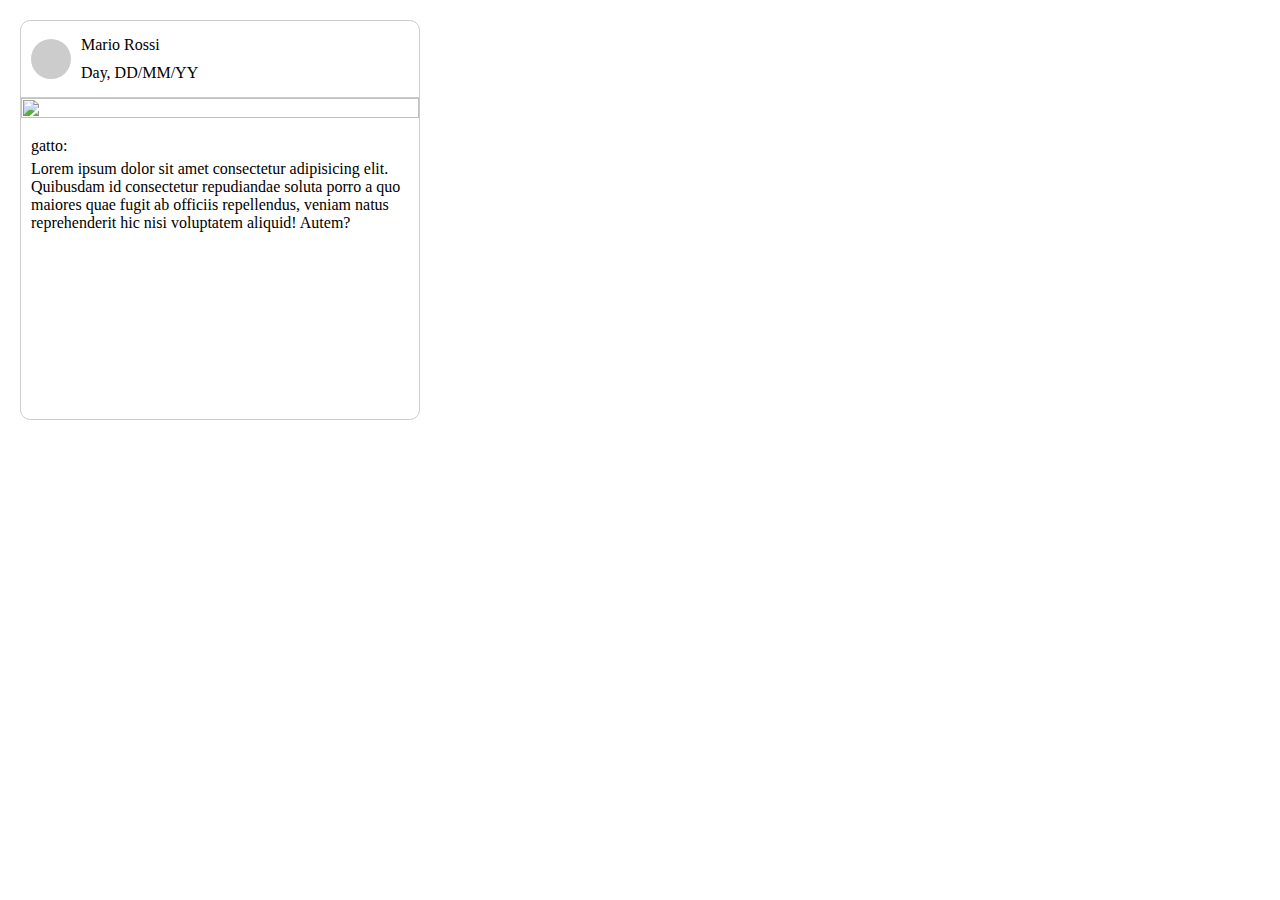
==== EsMediaQueries/index.html @ e1bba256 "card" ====
<!DOCTYPE html>
<html lang="en">
<head>
    <meta charset="UTF-8">
    <meta http-equiv="X-UA-Compatible" content="IE=edge">
    <meta name="viewport" content="width=device-width, initial-scale=1.0">
    <link rel="stylesheet" href="style.css">
    <title>Document</title>
</head>
<body>
    <div class="card">
        <nav class="Navbar">
            <div class="icon"></div>
                <div class="info">
                    <p>Mario Rossi</p>
                    <p>Day, DD/MM/YY</p>
                </div>
        </nav>
        <div class="image">
            <img src="/EsMediaQueries/assets/cute-photos-of-cats-looking-at-camera-1593184780.jpg.jpg">
        </div>
        <div class="bottom-pg">
            <p>gatto:</p>
            <p>Lorem ipsum dolor sit amet consectetur adipisicing elit. 
               Quibusdam id consectetur repudiandae soluta porro a quo maiores quae fugit ab officiis repellendus, veniam natus reprehenderit hic nisi voluptatem aliquid! 
               Autem?
            </p>
        </div>
    </div>
</body>
</html>
---- EsMediaQueries/style.css ----
/**{
    margin: 0;
    padding: 0;
    box-sizing: border-box;
}

.card{
    display: flex;
    justify-content: center;
    margin: 50px;
    padding: 50px;
    border: 1px solid black;
}

.navbar{
    border: 1px solid black;
    
    background-color: red;
}

.icon{
    border-radius: 50%;
    height: 50px;
    width: 50px;
    background-color: black;
}

.bottom-pg{
    display: flex;
    justify-content: center;
    align-content: center;
    flex-direction: column; 
    background-color: black;
}

.bottom-pg p{

    color:white
}*/

*{
    margin: 0;
    padding: 0;
    box-sizing: border-box;
}

.card { height:400px; width:400px; margin: 20px; border: 1px solid #ccc; border-radius: 10px; }

.Navbar { display: flex; align-items: center; padding: 10px; border-bottom: 1px solid #ccc; }

.icon { width: 40px; height: 40px; background-color: #ccc; border-radius: 50%; margin-right: 10px; }

.info { display: flex; flex-direction: column; }

.image img { width: 100%; height: 100%; }

.bottom-pg { padding: 10px;}

p { margin: 5px 0; }
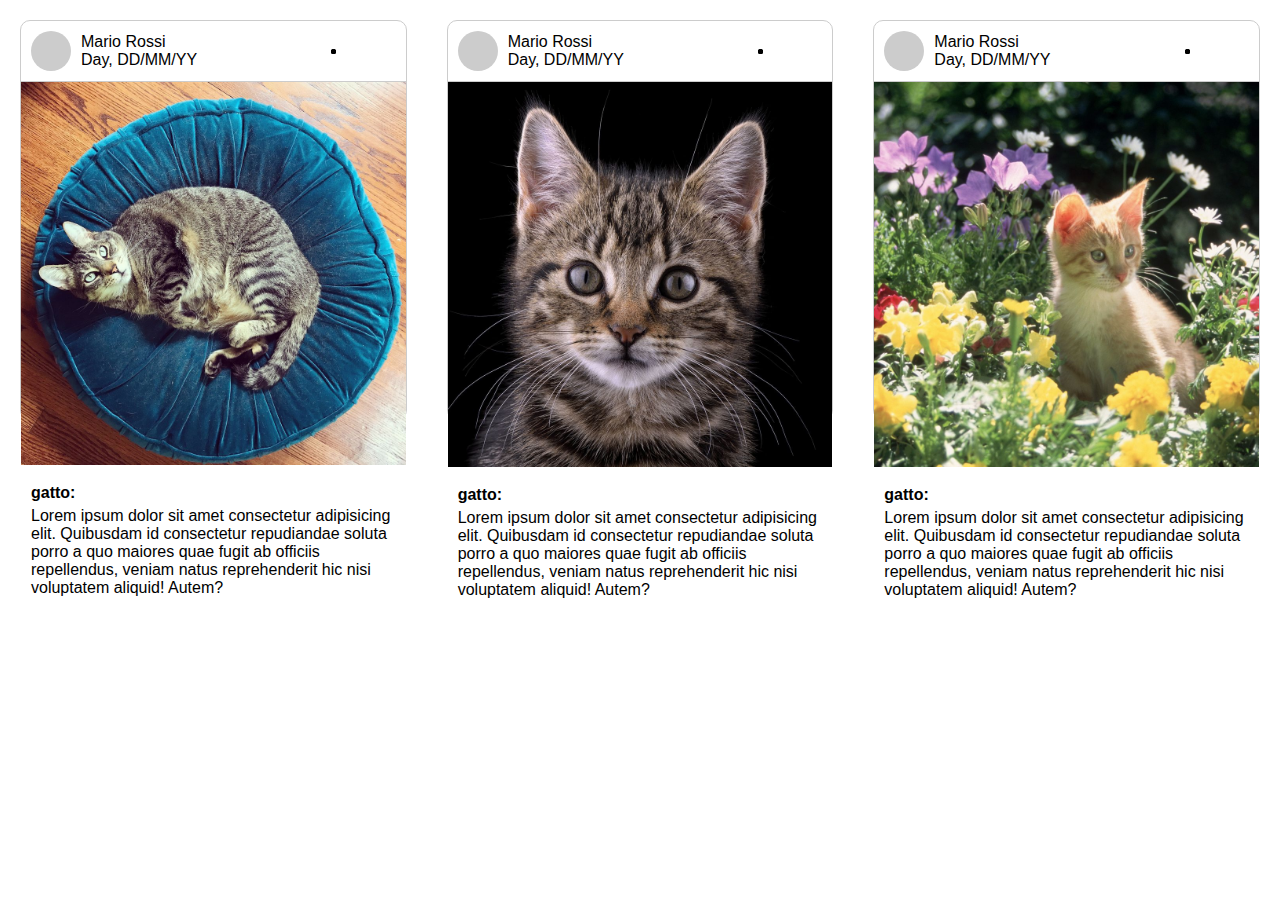
==== commit aa554dcd: "cards" ====
--- a/EsMediaQueries/index.html
+++ b/EsMediaQueries/index.html
@@ -8,6 +8,7 @@
     <title>Document</title>
 </head>
 <body>
+    <div class="page">
     <div class="card">
         <nav class="Navbar">
             <div class="icon"></div>
@@ -15,17 +16,71 @@
                     <p>Mario Rossi</p>
                     <p>Day, DD/MM/YY</p>
                 </div>
+                <div class="more">
+                    <li></li>
+                    <li></li>
+                    <li></li>
+                </div>
         </nav>
         <div class="image">
-            <img src="/EsMediaQueries/assets/cute-photos-of-cats-looking-at-camera-1593184780.jpg.jpg">
+            <img src="/EsMediaQueries/assets/cute-photos-of-cats-on-bed-1593184781.jpg">
         </div>
         <div class="bottom-pg">
-            <p>gatto:</p>
+            <p class="par">gatto:</p>
             <p>Lorem ipsum dolor sit amet consectetur adipisicing elit. 
                Quibusdam id consectetur repudiandae soluta porro a quo maiores quae fugit ab officiis repellendus, veniam natus reprehenderit hic nisi voluptatem aliquid! 
                Autem?
             </p>
         </div>
     </div>
+    <div class="card">
+        <nav class="Navbar">
+            <div class="icon"></div>
+                <div class="info">
+                    <p>Mario Rossi</p>
+                    <p>Day, DD/MM/YY</p>
+                </div>
+                <div class="more">
+                    <li></li>
+                    <li></li>
+                    <li></li>
+                </div>
+        </nav>
+        <div class="image">
+            <img src="/EsMediaQueries/assets/cute-photos-of-cats-looking-at-camera-1593184780.jpg">
+        </div>
+        <div class="bottom-pg">
+            <p class="par">gatto:</p>
+            <p>Lorem ipsum dolor sit amet consectetur adipisicing elit. 
+               Quibusdam id consectetur repudiandae soluta porro a quo maiores quae fugit ab officiis repellendus, veniam natus reprehenderit hic nisi voluptatem aliquid! 
+               Autem?
+            </p>
+        </div>
+    </div>
+    <div class="card">
+        <nav class="Navbar">
+            <div class="icon"></div>
+                <div class="info">
+                    <p>Mario Rossi</p>
+                    <p>Day, DD/MM/YY</p>
+                </div>
+                <div class="more">
+                    <li></li>
+                    <li></li>
+                    <li></li>
+                </div>
+        </nav>
+        <div class="image">
+            <img src="/EsMediaQueries/assets/cute-photos-of-cats-in-flowers-1593203313.jpg">
+        </div>
+        <div class="bottom-pg">
+            <p class="par">gatto:</p>
+            <p>Lorem ipsum dolor sit amet consectetur adipisicing elit. 
+               Quibusdam id consectetur repudiandae soluta porro a quo maiores quae fugit ab officiis repellendus, veniam natus reprehenderit hic nisi voluptatem aliquid! 
+               Autem?
+            </p>
+        </div>
+    </div>
+    </div>
 </body>
 </html>--- a/EsMediaQueries/style.css
+++ b/EsMediaQueries/style.css
@@ -1,59 +1,88 @@
-/**{
-    margin: 0;
-    padding: 0;
-    box-sizing: border-box;
-}
-
-.card{
-    display: flex;
-    justify-content: center;
-    margin: 50px;
-    padding: 50px;
-    border: 1px solid black;
-}
-
-.navbar{
-    border: 1px solid black;
-    
-    background-color: red;
-}
-
-.icon{
-    border-radius: 50%;
-    height: 50px;
-    width: 50px;
-    background-color: black;
-}
-
-.bottom-pg{
-    display: flex;
-    justify-content: center;
-    align-content: center;
-    flex-direction: column; 
-    background-color: black;
-}
-
-.bottom-pg p{
-
-    color:white
-}*/
-
 *{
     margin: 0;
     padding: 0;
     box-sizing: border-box;
+    font-family:Arial, Helvetica, sans-serif;
 }
 
-.card { height:400px; width:400px; margin: 20px; border: 1px solid #ccc; border-radius: 10px; }
+.page{
+    display: flex;
+    justify-content: center;
+    flex-direction: row;
+}
 
-.Navbar { display: flex; align-items: center; padding: 10px; border-bottom: 1px solid #ccc; }
+.card { 
+    height:400px; 
+    width:400px; 
+    margin: 20px; 
+    border: 1px solid #ccc; 
+    border-radius: 10px; 
+}
 
-.icon { width: 40px; height: 40px; background-color: #ccc; border-radius: 50%; margin-right: 10px; }
+.Navbar { 
+    display: flex; 
+    align-items: center; 
+    padding: 10px; 
+    border-bottom: 1px solid #ccc; 
+}
 
-.info { display: flex; flex-direction: column; }
+.icon { 
+    width: 40px; 
+    height: 40px; 
+    background-color: #ccc; 
+    border-radius: 50%; 
+    margin-right: 10px; 
+}
 
-.image img { width: 100%; height: 100%; }
+.info { 
+    display: flex; 
+    flex-direction: column;
+}
 
-.bottom-pg { padding: 10px;}
+.more{
+    display: flex;
+    flex-direction: row;
+    margin-left: 150px;
+}
+.image img { 
+    width: 100%;
+    height: 100%; 
+}
 
-p { margin: 5px 0; }+.bottom-pg { 
+    padding: 10px;
+}
+.par { 
+    font-weight: bold;
+    margin: 5px 0; 
+}
+
+@media screen and (max-width:375px) {
+    .card{
+        width: 90%;
+    }
+    .more{
+        margin-left: 50px;
+    }
+}
+
+@media screen and (max-width:768px) {
+        .page{
+            flex-direction: column;
+            align-items: center;
+        }
+        
+        .card { 
+            width: 90%; 
+        }
+        
+        .Navbar { 
+            flex-direction: column; 
+            align-items: center; 
+        }
+        
+        .more{
+            margin: 10px;
+            justify-content: center;
+        }
+    }